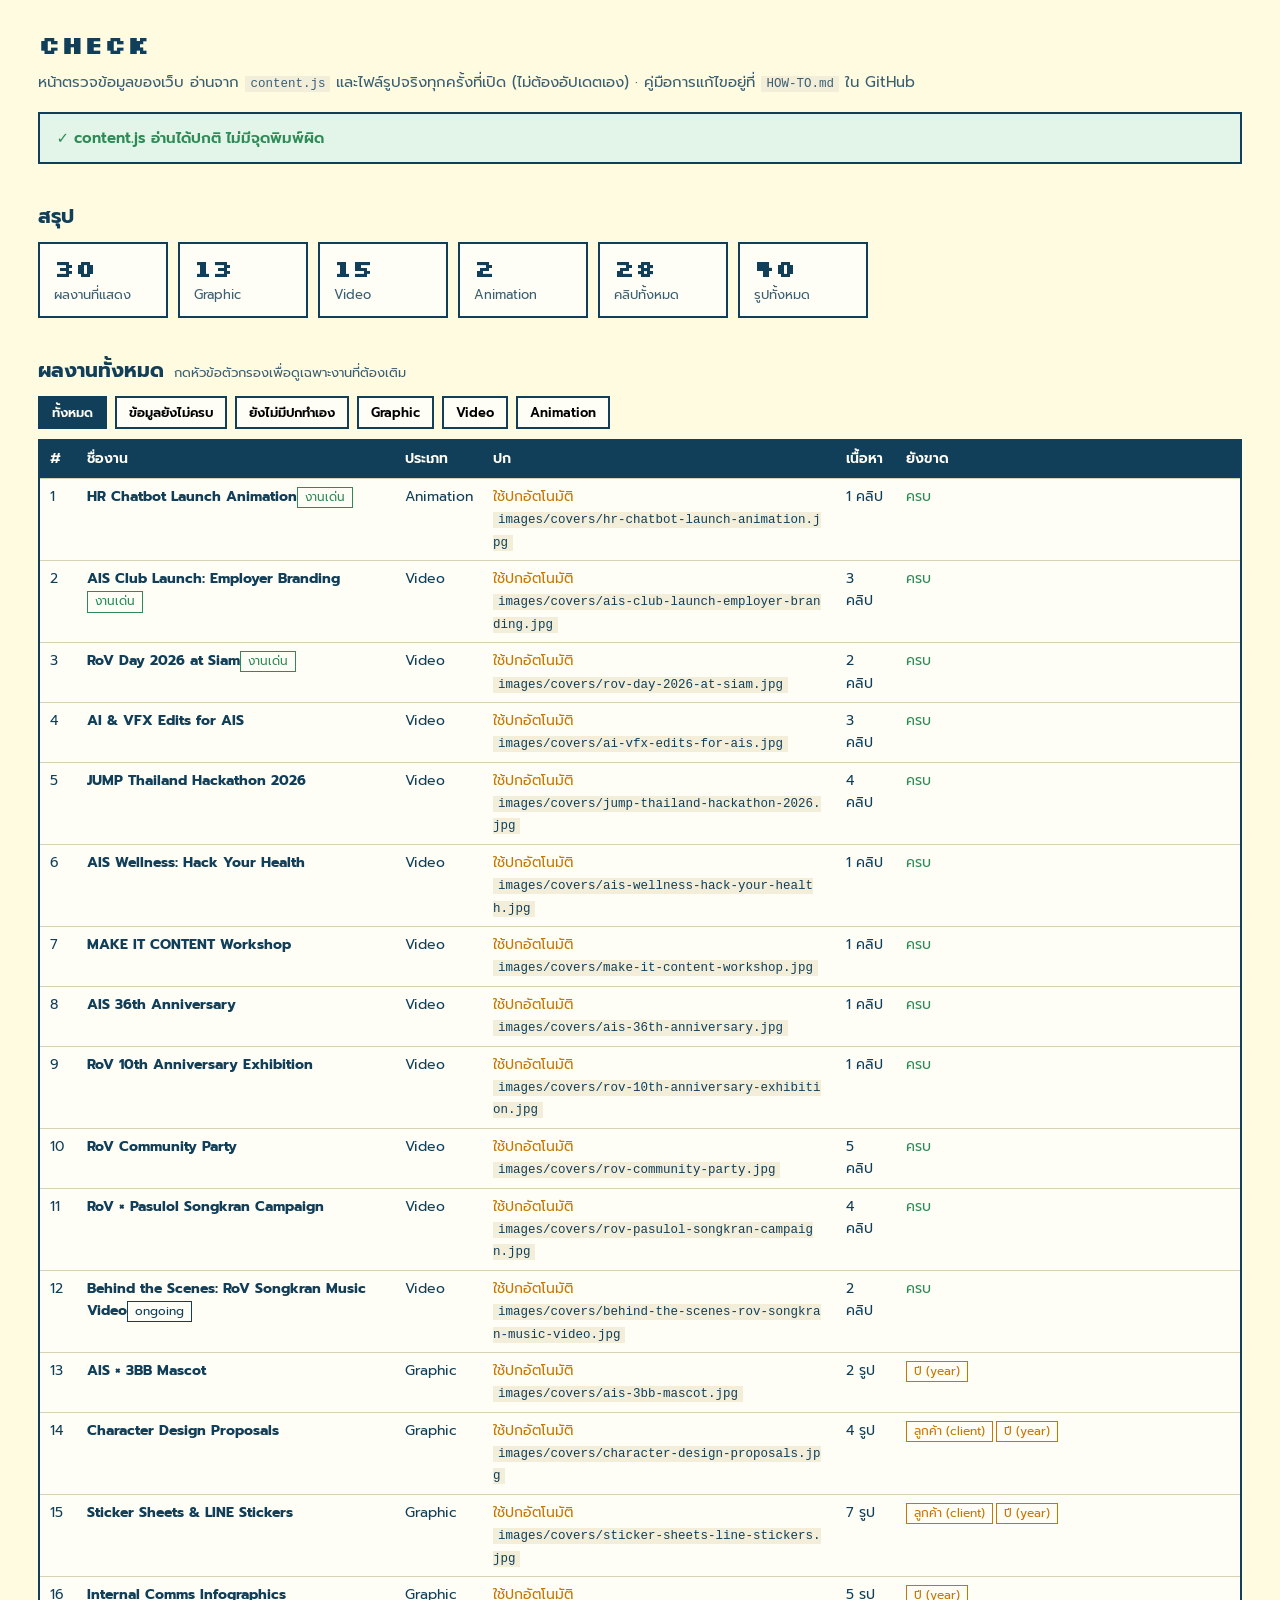
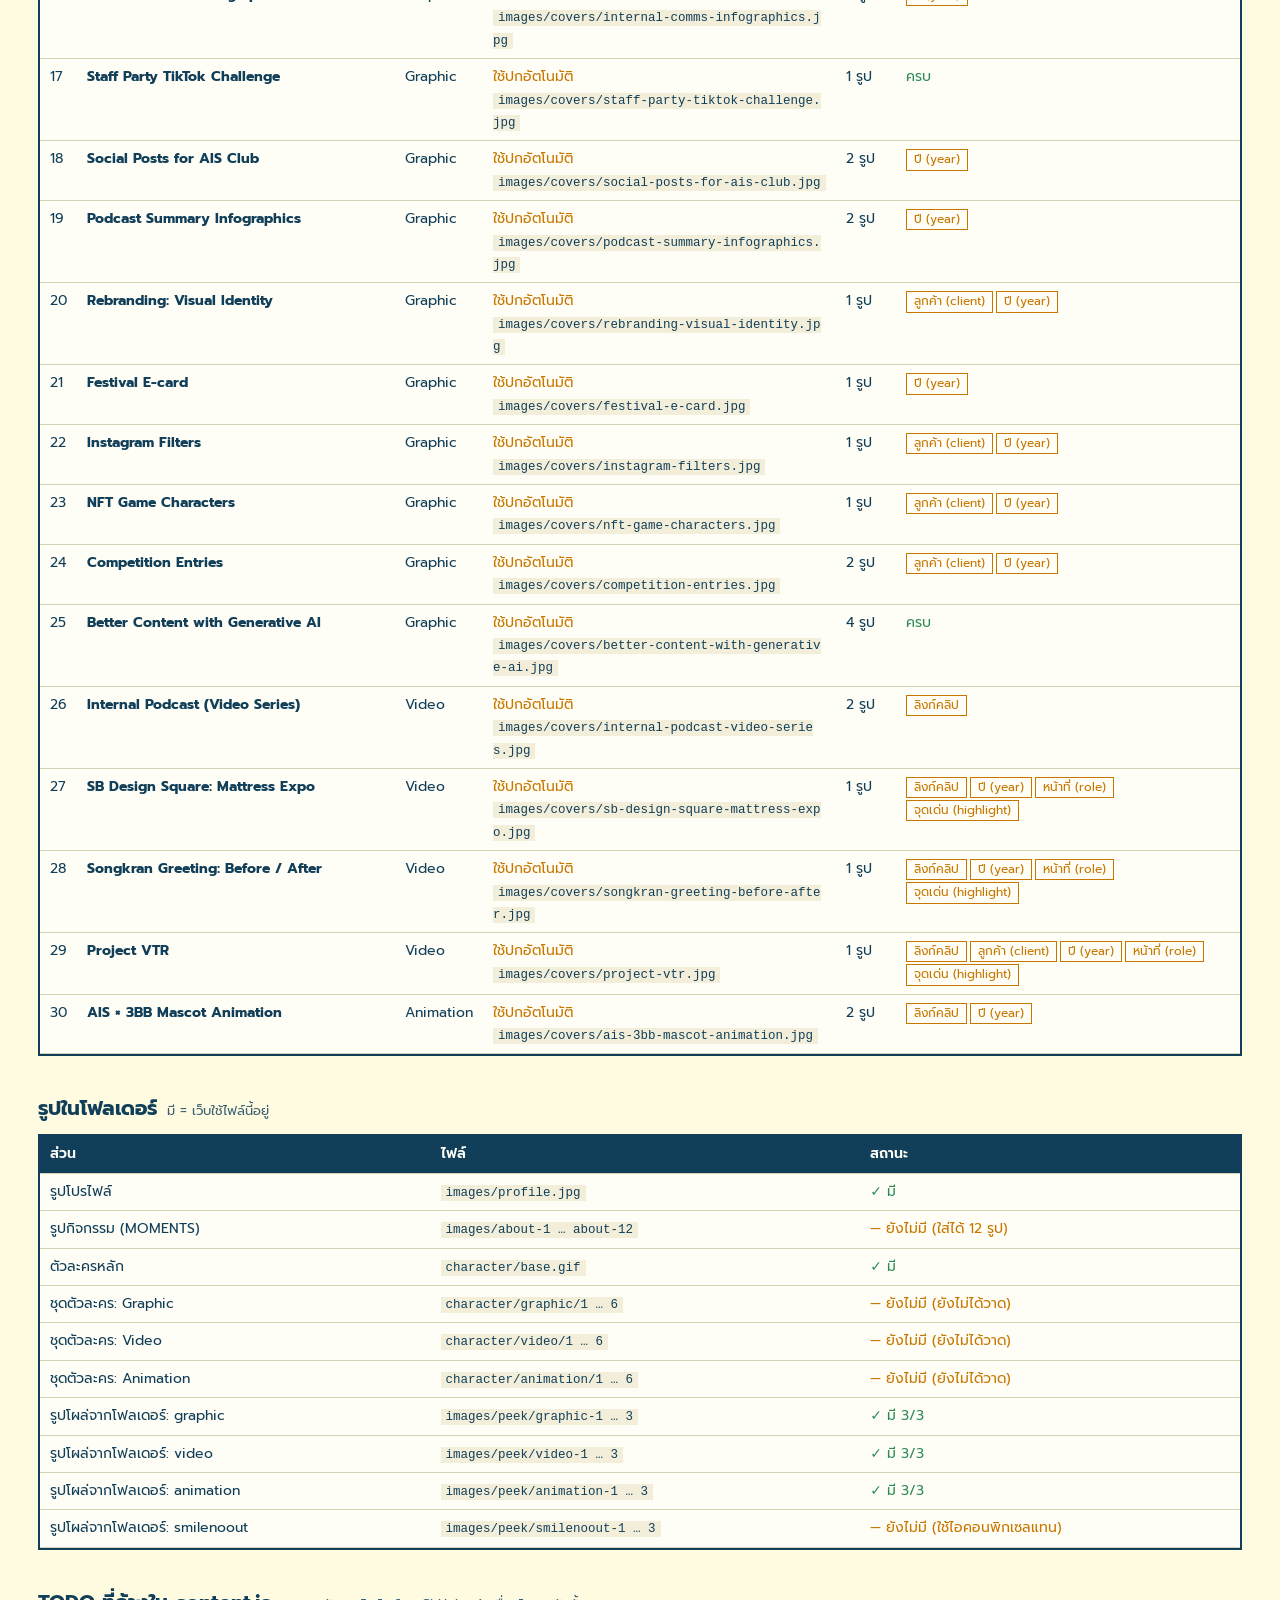
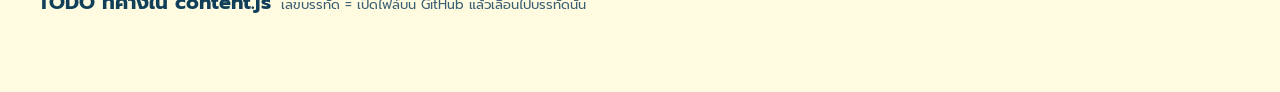
==== public/2_chkz.html @ 829c6a00 "Add card style switch, check page and HOW-TO guide - content.js: cardStyle "polaroid" | "overlay"; r" ====
<!doctype html>
<html lang="th">
<head>
  <meta charset="utf-8">
  <meta name="viewport" content="width=device-width, initial-scale=1">
  <meta name="robots" content="noindex, nofollow">
  <title>ตรวจข้อมูลเว็บ</title>
  <link rel="icon" href="favicon.ico" sizes="any">
  <link href="https://fonts.googleapis.com/css2?family=Prompt:wght@400;600;700&family=Silkscreen&display=swap" rel="stylesheet">
  <style>
    /* หน้าตรวจข้อมูล (ใช้เอง ไม่มีลิงก์จากหน้าเว็บหลัก) */
    :root { --bg: #FFFBE0; --paper: #FFFEF6; --ink: #113F59; --ink2: #3B5F72; --ok: #2E8B57; --warn: #C77700; --bad: #C0392B; --line: #D8D2B4; }
    * { box-sizing: border-box; }
    body { margin: 0; background: var(--bg); color: var(--ink); font: 15px/1.6 "Prompt", system-ui, sans-serif; padding: 24px max(16px, 3vw) 64px; }
    h1 { font-family: "Silkscreen", monospace; font-size: 26px; margin: 0 0 4px; }
    h2 { font-size: 20px; margin: 36px 0 10px; display: flex; gap: 10px; align-items: baseline; }
    h2 small { font-size: 13px; font-weight: 400; color: var(--ink2); }
    .sub { color: var(--ink2); margin: 0 0 18px; }
    .cards { display: flex; flex-wrap: wrap; gap: 10px; }
    .card { background: var(--paper); border: 2px solid var(--ink); padding: 10px 14px; min-width: 130px; }
    .card b { display: block; font-family: "Silkscreen", monospace; font-size: 24px; line-height: 1.2; }
    .card span { font-size: 13px; color: var(--ink2); }
    .banner { padding: 12px 16px; border: 2px solid var(--ink); font-weight: 600; }
    .banner.ok { background: #E3F4E8; } .banner.bad { background: #FBE3E0; }
    pre { background: var(--paper); border: 1px solid var(--line); padding: 10px; overflow-x: auto; font-size: 13px; }
    pre mark { background: #FFD5CF; display: block; }
    .table-wrap { overflow-x: auto; border: 2px solid var(--ink); background: var(--paper); }
    table { border-collapse: collapse; width: 100%; min-width: 860px; font-size: 14px; }
    th, td { padding: 7px 10px; border-bottom: 1px solid var(--line); text-align: left; vertical-align: top; }
    th { background: var(--ink); color: var(--paper); font-weight: 600; position: sticky; top: 0; }
    tr:hover td { background: #FFF6CC; }
    code { font-size: 12.5px; background: #F3EEDA; padding: 1px 5px; word-break: break-all; }
    .ok { color: var(--ok); } .warn { color: var(--warn); } .bad { color: var(--bad); }
    .pill { display: inline-block; font-size: 12px; padding: 0 7px; border: 1px solid currentColor; margin: 1px 3px 1px 0; white-space: nowrap; }
    .filters { display: flex; flex-wrap: wrap; gap: 8px; margin: 0 0 10px; }
    .filters button { font: 600 13px "Prompt", sans-serif; padding: 5px 12px; border: 2px solid var(--ink); background: var(--paper); cursor: pointer; }
    .filters button[aria-pressed="true"] { background: var(--ink); color: var(--paper); }
    ul.flat { margin: 0; padding-left: 18px; }
    .muted { color: var(--ink2); font-size: 13px; }
  </style>
</head>
<body>
  <h1>CHECK</h1>
  <p class="sub">หน้าตรวจข้อมูลของเว็บ อ่านจาก <code>content.js</code> และไฟล์รูปจริงทุกครั้งที่เปิด (ไม่ต้องอัปเดตเอง) · คู่มือการแก้ไขอยู่ที่ <code>HOW-TO.md</code> ใน GitHub</p>

  <div id="status"></div>

  <h2>สรุป</h2>
  <div class="cards" id="summary"></div>

  <h2>ผลงานทั้งหมด <small>กดหัวข้อตัวกรองเพื่อดูเฉพาะงานที่ต้องเติม</small></h2>
  <div class="filters" id="filters"></div>
  <div class="table-wrap"><table id="works"><thead><tr>
    <th>#</th><th>ชื่องาน</th><th>ประเภท</th><th>ปก</th><th>เนื้อหา</th><th>ยังขาด</th>
  </tr></thead><tbody></tbody></table></div>

  <h2>รูปในโฟลเดอร์ <small>มี = เว็บใช้ไฟล์นี้อยู่</small></h2>
  <div class="table-wrap"><table id="files"><thead><tr><th>ส่วน</th><th>ไฟล์</th><th>สถานะ</th></tr></thead><tbody></tbody></table></div>

  <h2>TODO ที่ค้างใน content.js <small>เลขบรรทัด = เปิดไฟล์บน GitHub แล้วเลื่อนไปบรรทัดนั้น</small></h2>
  <div id="todos"></div>

<script>
(async function () {
  const $ = (s) => document.querySelector(s);
  const h = (tag, attrs, kids) => {
    const n = document.createElement(tag);
    for (const k in attrs || {}) k === "text" ? (n.textContent = attrs[k]) : k === "html" ? (n.innerHTML = attrs[k]) : n.setAttribute(k, attrs[k]);
    (kids || []).forEach((c) => c != null && n.appendChild(typeof c === "string" ? document.createTextNode(c) : c));
    return n;
  };
  const asList = (v) => (v == null ? [] : Array.isArray(v) ? v : [v]).filter(Boolean);
  const exists = (url) => fetch(url, { method: "HEAD", cache: "no-store" }).then((r) => r.ok).catch(() => false);
  const firstExisting = async (urls) => { for (const u of urls) if (await exists(u)) return u; return ""; };

  // ---------- 1) โหลด content.js และจับ error พร้อมเลขบรรทัด ----------
  const src = await fetch("content.js?t=" + Date.now(), { cache: "no-store" }).then((r) => r.text());
  const lines = src.split("\n");
  let loadError = null;
  window.addEventListener("error", (e) => { if (/content\.js/.test(e.filename || "")) loadError = e; });
  await new Promise((res) => {
    const s = document.createElement("script");
    s.src = "content.js?t=" + Date.now();
    s.onload = s.onerror = res;
    document.head.appendChild(s);
  });
  const status = $("#status");
  if (loadError || !window.SITE || !window.WORKS) {
    const ln = loadError ? loadError.lineno : 0;
    status.appendChild(h("div", { class: "banner bad", text: "⚠️ content.js มีจุดพิมพ์ผิด เว็บจะขึ้นหน้าขาว" + (ln ? " · ดูบรรทัด " + ln : "") + (loadError ? " · " + loadError.message : "") }));
    if (ln) {
      const pre = h("pre");
      for (let i = Math.max(1, ln - 4); i <= Math.min(lines.length, ln + 3); i++) {
        const row = h(i === ln ? "mark" : "span", { text: String(i).padStart(4) + " │ " + lines[i - 1] + "\n" });
        pre.appendChild(row);
      }
      status.appendChild(pre);
      status.appendChild(h("p", { class: "muted", text: "ส่วนใหญ่มาจาก: ลืม , ท้ายบรรทัด · ลืมปิด \" · ใช้ \" ในข้อความโดยไม่ใส่ \\ ข้างหน้า · วงเล็บ { } [ ] ไม่ครบคู่ (บางครั้งจุดที่ผิดจริงอยู่บรรทัดก่อนหน้า)" }));
    }
    return;
  }
  status.appendChild(h("div", { class: "banner ok", text: "✓ content.js อ่านได้ปกติ ไม่มีจุดพิมพ์ผิด" }));

  const SITE = window.SITE, WORKS = window.WORKS;
  const modes = asList(SITE.modes);
  const modeOf = (w) => { const c = asList(w.categories || w.category)[0]; const m = modes.find((x) => asList(x.filter).indexOf(c) !== -1); return m ? m.id : "video"; };
  const slugOf = (w) => String(w.title || "").toLowerCase().replace(/[^a-z0-9]+/g, "-").replace(/^-+|-+$/g, "");
  const ttId = (u) => ((String(u).match(/tiktok\.com\/.*?(\d{15,})/) || [])[1]);
  const clipsOf = (w) => asList(w.clips || w.url).map((c) => (typeof c === "string" ? c : c.url)).filter(Boolean);
  const imagesOf = (w) => asList(w.images).map((x) => (typeof x === "string" ? x : x.src)).filter(Boolean);

  // ---------- 2) สรุป ----------
  const live = WORKS.filter((w) => !w.wip);
  const sum = $("#summary");
  const card = (n, label) => sum.appendChild(h("div", { class: "card" }, [h("b", { text: String(n) }), h("span", { text: label })]));
  card(live.length, "ผลงานที่แสดง");
  modes.forEach((m) => card(live.filter((w) => modeOf(w) === m.id).length, m.short || m.label));
  card(live.reduce((a, w) => a + clipsOf(w).length, 0), "คลิปทั้งหมด");
  card(live.reduce((a, w) => a + imagesOf(w).length, 0), "รูปทั้งหมด");
  if (WORKS.length !== live.length) card(WORKS.length - live.length, "ซ่อนไว้ (wip)");

  // ---------- 3) ตารางผลงาน ----------
  const tbody = $("#works tbody");
  const rows = [];
  await Promise.all(live.map(async (w, i) => {
    const slug = slugOf(w);
    const own = w.cover ? ((await exists(w.cover)) ? w.cover : "") : await firstExisting(["images/covers/" + slug + ".jpg"]);
    const clips = clipsOf(w), imgs = imagesOf(w);
    let auto = "";
    if (clips.length && ttId(clips[0])) auto = "images/thumbs/tt-" + ttId(clips[0]) + ".jpg";
    else if (imgs.length) auto = imgs[0].replace(/^images\/work\//, "images/thumbs/");
    const autoOk = auto ? await exists(auto) : false;
    const missingImgs = (await Promise.all(imgs.map(async (u) => ((await exists(u)) ? "" : u)))).filter(Boolean);
    const need = [];
    if (!clips.length && !imgs.length) need.push("ไม่มีคลิปหรือรูป");
    if (!clips.length && imgs.length && /video|animation/.test(modeOf(w))) need.push("ลิงก์คลิป");
    if (!w.client) need.push("ลูกค้า (client)");
    if (!w.year) need.push("ปี (year)");
    if (!asList(w.role).length && !asList(w.clips).some((c) => c && c.role)) need.push("หน้าที่ (role)");
    if (!w.highlight) need.push("จุดเด่น (highlight)");
    if (!own) need.push("ปกที่ทำเอง");
    missingImgs.forEach((u) => need.push("รูปหาย: " + u));
    rows[i] = { w, slug, own, auto, autoOk, clips, imgs, need };
  }));
  const typeLabel = (id) => (modes.find((m) => m.id === id) || {}).short || id;
  function draw(filter) {
    tbody.replaceChildren();
    rows.forEach((r, i) => {
      if (filter === "cover" && r.own) return;
      if (filter === "todo" && !r.need.some((x) => x !== "ปกที่ทำเอง")) return;
      if (filter && filter.startsWith("m:") && modeOf(r.w) !== filter.slice(2)) return;
      const cover = r.own
        ? h("span", { class: "ok", text: "✓ ทำเองแล้ว" })
        : h("span", {}, [h("span", { class: r.autoOk ? "warn" : "bad", text: r.autoOk ? "ใช้ปกอัตโนมัติ" : "ไม่มีปก" }), h("br"), h("code", { text: "images/covers/" + r.slug + ".jpg" })]);
      const content = (r.clips.length ? r.clips.length + " คลิป" : "") + (r.clips.length && r.imgs.length ? " · " : "") + (r.imgs.length ? r.imgs.length + " รูป" : "");
      const need = r.need.filter((x) => x !== "ปกที่ทำเอง");
      tbody.appendChild(h("tr", {}, [
        h("td", { text: String(i + 1) }),
        h("td", {}, [h("b", { text: r.w.title || "(ไม่มีชื่อ)" }), r.w.featured ? h("span", { class: "pill ok", text: "งานเด่น" }) : null, r.w.ongoing ? h("span", { class: "pill", text: "ongoing" }) : null]),
        h("td", { text: typeLabel(modeOf(r.w)) }),
        h("td", {}, [cover]),
        h("td", { text: content || "—" }),
        h("td", {}, need.length ? need.map((x) => h("span", { class: "pill " + (/หาย|ไม่มีคลิปหรือรูป/.test(x) ? "bad" : "warn"), text: x })) : [h("span", { class: "ok", text: "ครบ" })]),
      ]));
    });
  }
  const fWrap = $("#filters");
  const opts = [["", "ทั้งหมด"], ["todo", "ข้อมูลยังไม่ครบ"], ["cover", "ยังไม่มีปกทำเอง"]].concat(modes.map((m) => ["m:" + m.id, m.short || m.label]));
  const btns = opts.map(([v, t]) => {
    const b = h("button", { type: "button", text: t, "aria-pressed": v === "" ? "true" : "false" });
    b.onclick = () => { btns.forEach((x) => x.setAttribute("aria-pressed", String(x === b))); draw(v); };
    fWrap.appendChild(b);
    return b;
  });
  draw("");

  // ---------- 4) รูปในโฟลเดอร์ ----------
  const fbody = $("#files tbody");
  const fileRow = (part, file, ok, note) => fbody.appendChild(h("tr", {}, [h("td", { text: part }), h("td", {}, [h("code", { text: file })]), h("td", {}, [h("span", { class: ok ? "ok" : "warn", text: ok ? "✓ มี" : "— ยังไม่มี" + (note ? " (" + note + ")" : "") })])]));
  const img = (base) => ["jpg", "jpeg", "png", "webp"].map((e) => base + "." + e);
  const p = await firstExisting(img("images/profile"));
  fileRow("รูปโปรไฟล์", p || "images/profile.jpg", !!p);
  let moments = 0;
  for (let i = 1; i <= 12; i++) if (await firstExisting(img("images/about-" + i))) moments++;
  fileRow("รูปกิจกรรม (MOMENTS)", "images/about-1 … about-12", moments > 0, moments ? "" : "ใส่ได้ 12 รูป");
  if (moments) fbody.lastChild.lastChild.firstChild.textContent = "✓ มี " + moments + " รูป";
  const base = await firstExisting(["character/base.gif", "character/base.png", "character/base.webp"]);
  fileRow("ตัวละครหลัก", base || "character/base.gif", !!base);
  for (const m of modes) {
    let pieces = 0;
    for (let i = 1; i <= 6; i++) if (await firstExisting(["gif", "png", "webp"].map((e) => "character/" + m.id + "/" + i + "." + e))) pieces++;
    fileRow("ชุดตัวละคร: " + (m.short || m.label), "character/" + m.id + "/1 … 6", pieces > 0, "ยังไม่ได้วาด");
    if (pieces) fbody.lastChild.lastChild.firstChild.textContent = "✓ มี " + pieces + " ชิ้น";
  }
  const peekIds = modes.map((m) => m.id).concat(asList(SITE.sideProjects).map((s) => s.id));
  for (const id of peekIds) {
    let n = 0;
    for (let i = 1; i <= 3; i++) if (await firstExisting(["jpg", "png", "webp"].map((e) => "images/peek/" + id + "-" + i + "." + e))) n++;
    fileRow("รูปโผล่จากโฟลเดอร์: " + id, "images/peek/" + id + "-1 … 3", n > 0, "ใช้ไอคอนพิกเซลแทน");
    if (n) fbody.lastChild.lastChild.firstChild.textContent = "✓ มี " + n + "/3";
  }
  if (SITE.resume) fileRow("Resume", SITE.resume, true);
  else fileRow("Resume", "resume ใน content.js", false, "ปุ่ม Resume ยังไม่ขึ้น");

  // ---------- 5) TODO ----------
  const todos = lines.map((l, i) => [i + 1, l]).filter(([, l]) => /TODO/.test(l));
  const tWrap = $("#todos");
  if (!todos.length) tWrap.appendChild(h("p", { class: "ok", text: "ไม่มี TODO ค้าง 🎉" }));
  else {
    const pre = h("pre");
    todos.forEach(([n, l]) => pre.appendChild(document.createTextNode(String(n).padStart(4) + " │ " + l.trim() + "\n")));
    tWrap.appendChild(h("p", { class: "muted", text: todos.length + " จุด" }));
    tWrap.appendChild(pre);
  }
})();
</script>
</body>
</html>
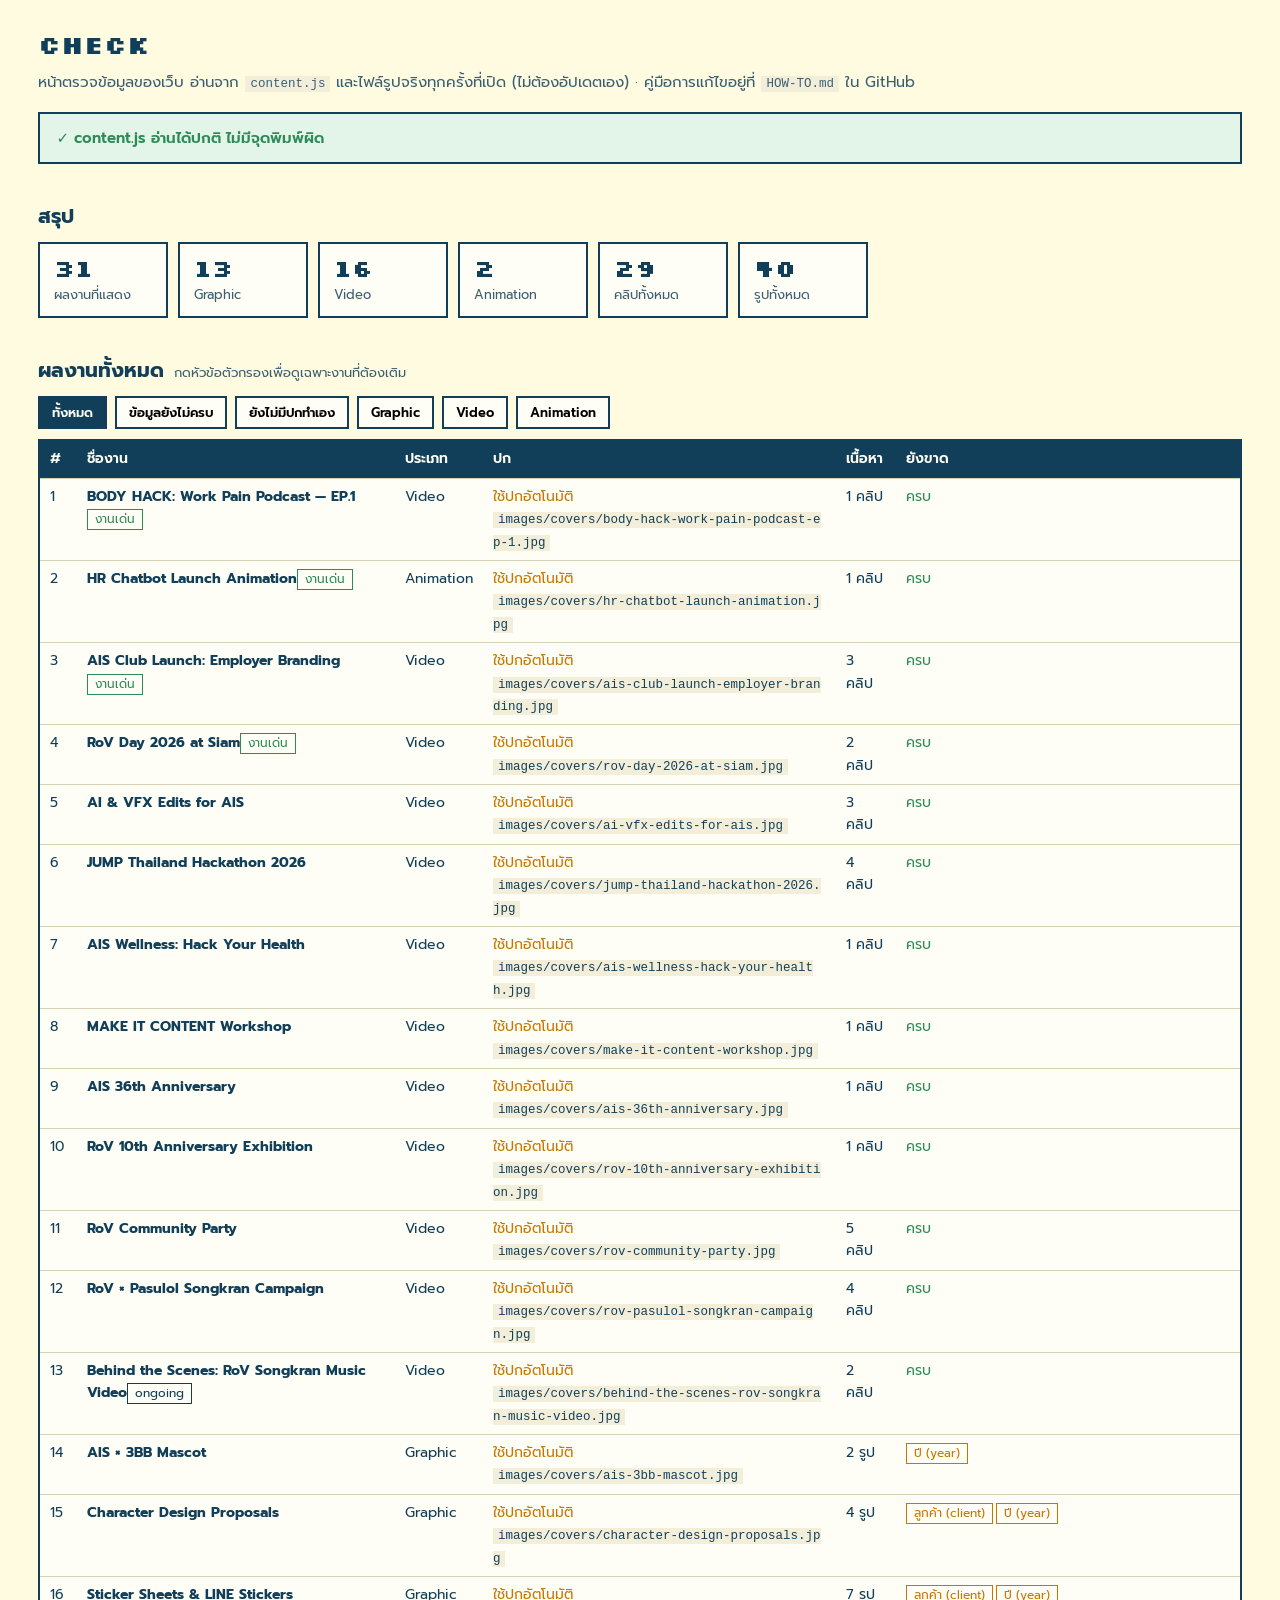
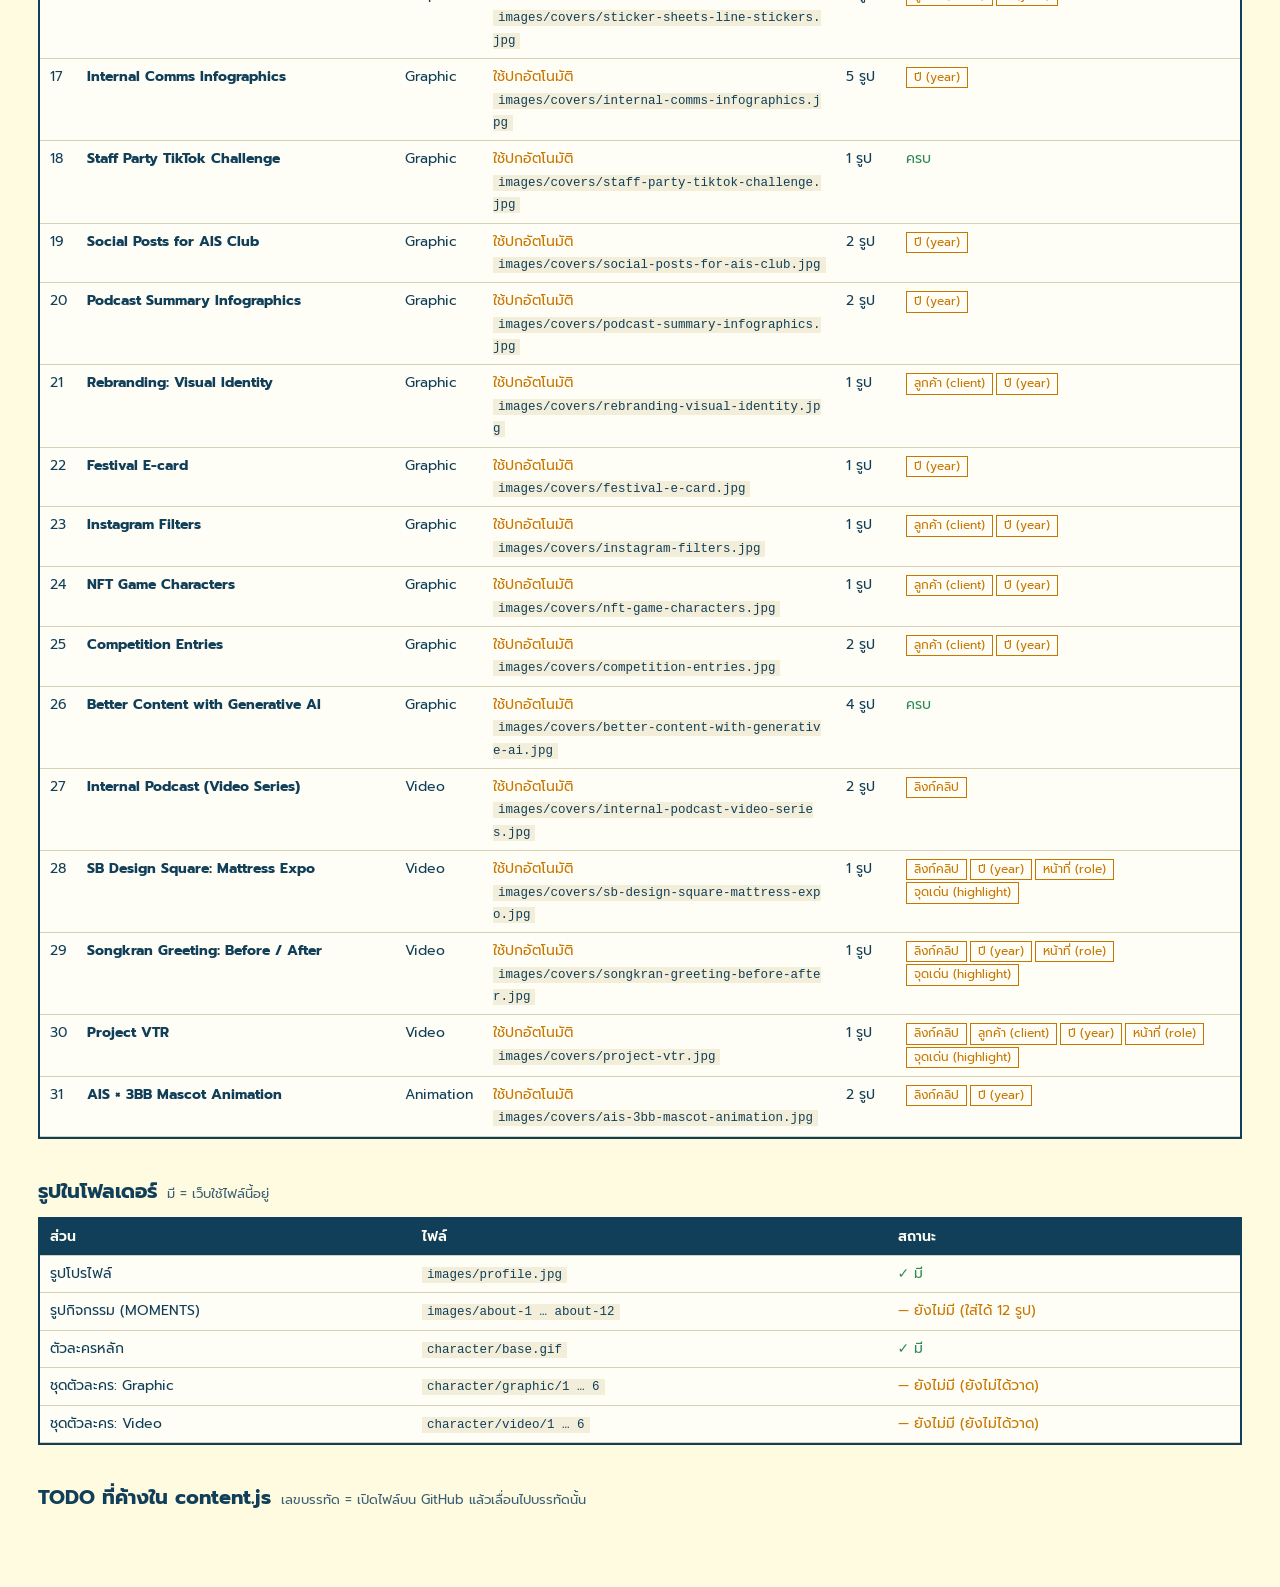
==== commit 646245e4: "Add BODY HACK: Work Pain Podcast EP.1 as the latest video work - New featured work at the top of WOR" ====
--- a/public/2_chkz.html
+++ b/public/2_chkz.html
@@ -127,9 +127,12 @@
     const own = w.cover ? ((await exists(w.cover)) ? w.cover : "") : await firstExisting(["images/covers/" + slug + ".jpg"]);
     const clips = clipsOf(w), imgs = imagesOf(w);
     let auto = "";
-    if (clips.length && ttId(clips[0])) auto = "images/thumbs/tt-" + ttId(clips[0]) + ".jpg";
+    if (w.thumbnail) auto = w.thumbnail;
+    else if (clips.length && ttId(clips[0])) auto = "images/thumbs/tt-" + ttId(clips[0]) + ".jpg";
     else if (imgs.length) auto = imgs[0].replace(/^images\/work\//, "images/thumbs/");
-    const autoOk = auto ? await exists(auto) : false;
+    // YouTube มีปกอัตโนมัติจาก YouTube เสมอ
+    const isYouTube = clips.length && /youtube\.com|youtu\.be/.test(clips[0]);
+    const autoOk = auto ? await exists(auto) : !!isYouTube;
     const missingImgs = (await Promise.all(imgs.map(async (u) => ((await exists(u)) ? "" : u)))).filter(Boolean);
     const need = [];
     if (!clips.length && !imgs.length) need.push("ไม่มีคลิปหรือรูป");
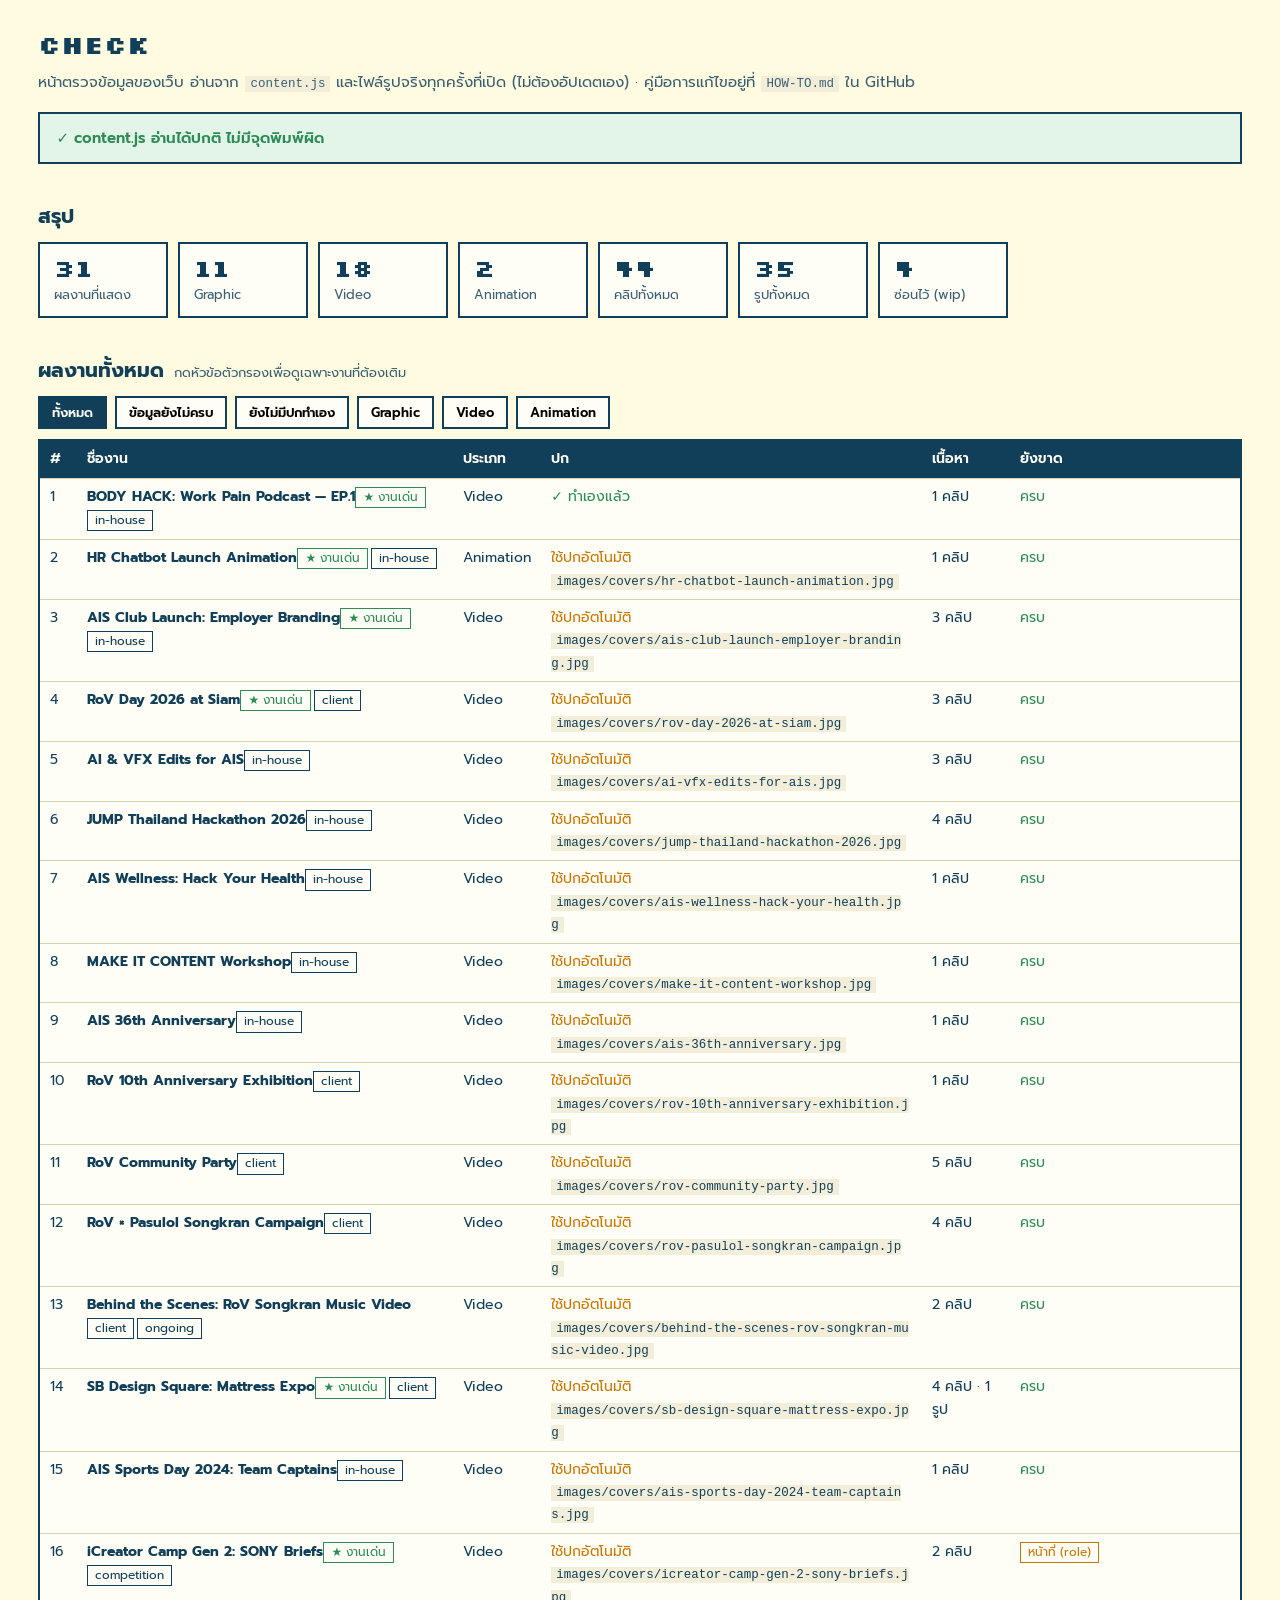
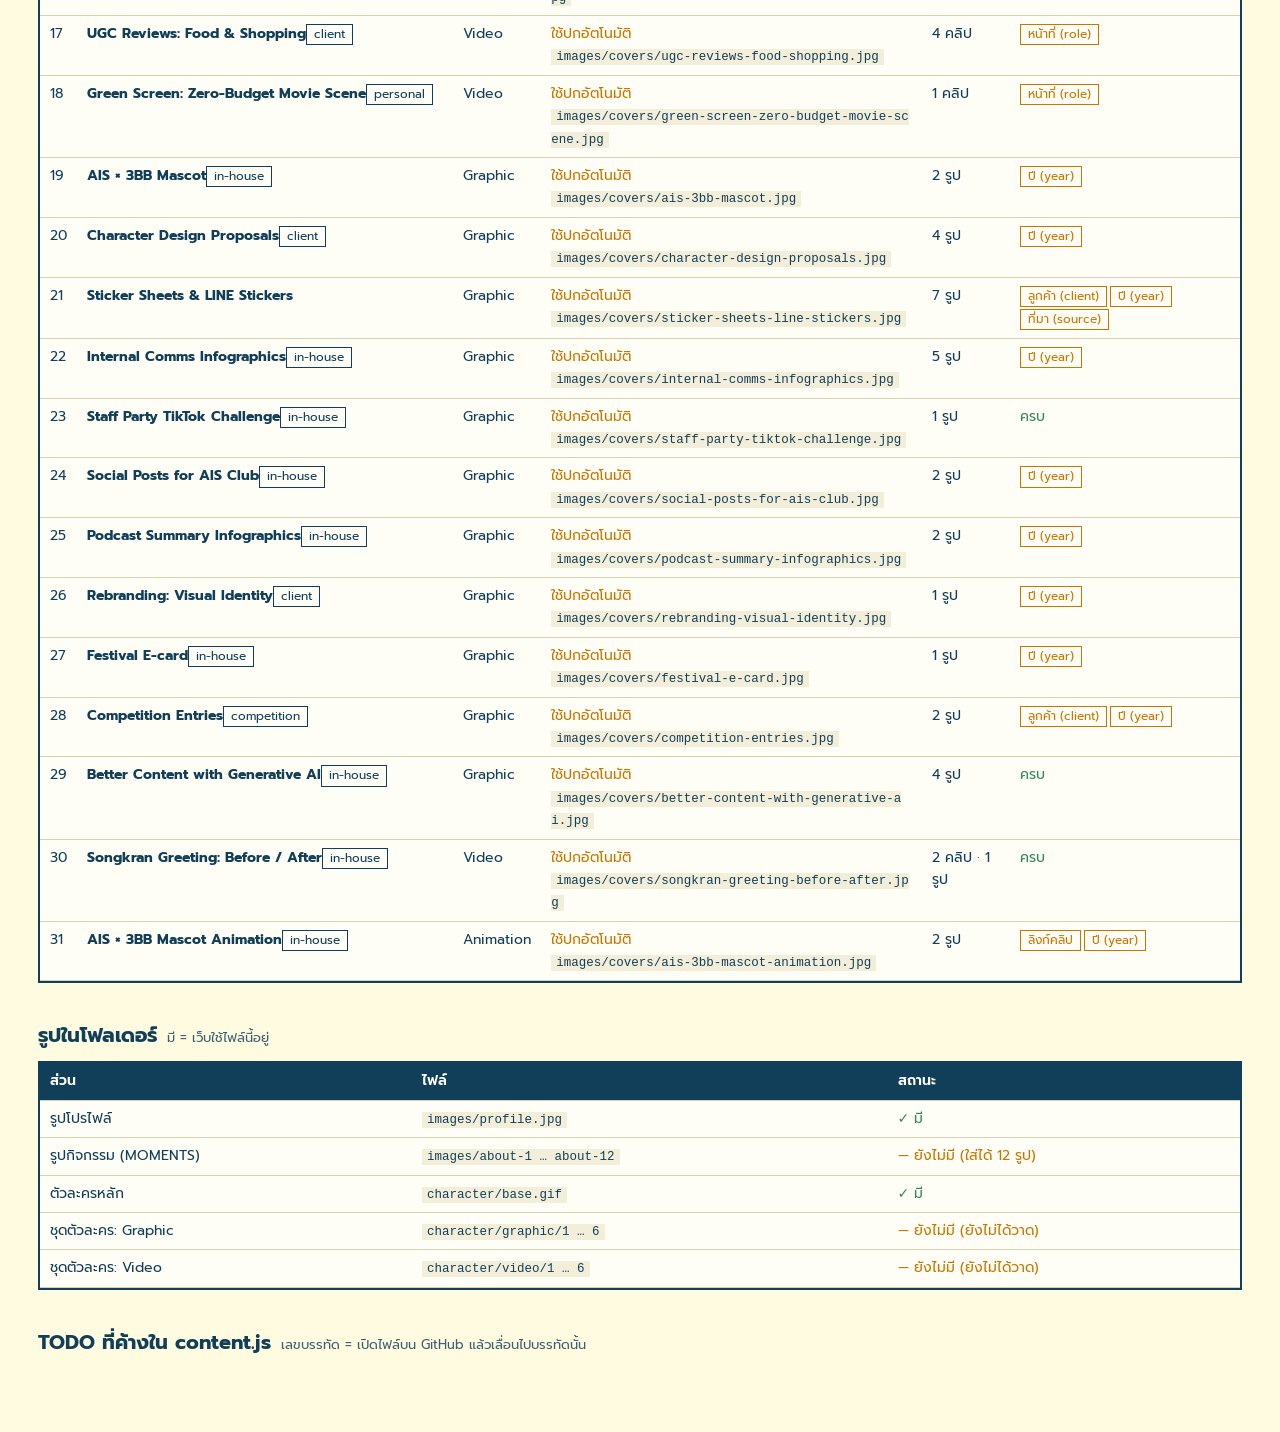
==== commit e135479b: "Sort works by star and year, add star badges and source labels - Each folder now sorts featured firs" ====
--- a/public/2_chkz.html
+++ b/public/2_chkz.html
@@ -139,6 +139,7 @@
     if (!clips.length && imgs.length && /video|animation/.test(modeOf(w))) need.push("ลิงก์คลิป");
     if (!w.client) need.push("ลูกค้า (client)");
     if (!w.year) need.push("ปี (year)");
+    if (!w.source) need.push("ที่มา (source)");
     if (!asList(w.role).length && !asList(w.clips).some((c) => c && c.role)) need.push("หน้าที่ (role)");
     if (!w.highlight) need.push("จุดเด่น (highlight)");
     if (!own) need.push("ปกที่ทำเอง");
@@ -159,7 +160,7 @@
       const need = r.need.filter((x) => x !== "ปกที่ทำเอง");
       tbody.appendChild(h("tr", {}, [
         h("td", { text: String(i + 1) }),
-        h("td", {}, [h("b", { text: r.w.title || "(ไม่มีชื่อ)" }), r.w.featured ? h("span", { class: "pill ok", text: "งานเด่น" }) : null, r.w.ongoing ? h("span", { class: "pill", text: "ongoing" }) : null]),
+        h("td", {}, [h("b", { text: r.w.title || "(ไม่มีชื่อ)" }), r.w.featured ? h("span", { class: "pill ok", text: "★ งานเด่น" }) : null, r.w.source ? h("span", { class: "pill", text: r.w.source }) : null, r.w.ongoing ? h("span", { class: "pill", text: "ongoing" }) : null]),
         h("td", { text: typeLabel(modeOf(r.w)) }),
         h("td", {}, [cover]),
         h("td", { text: content || "—" }),
